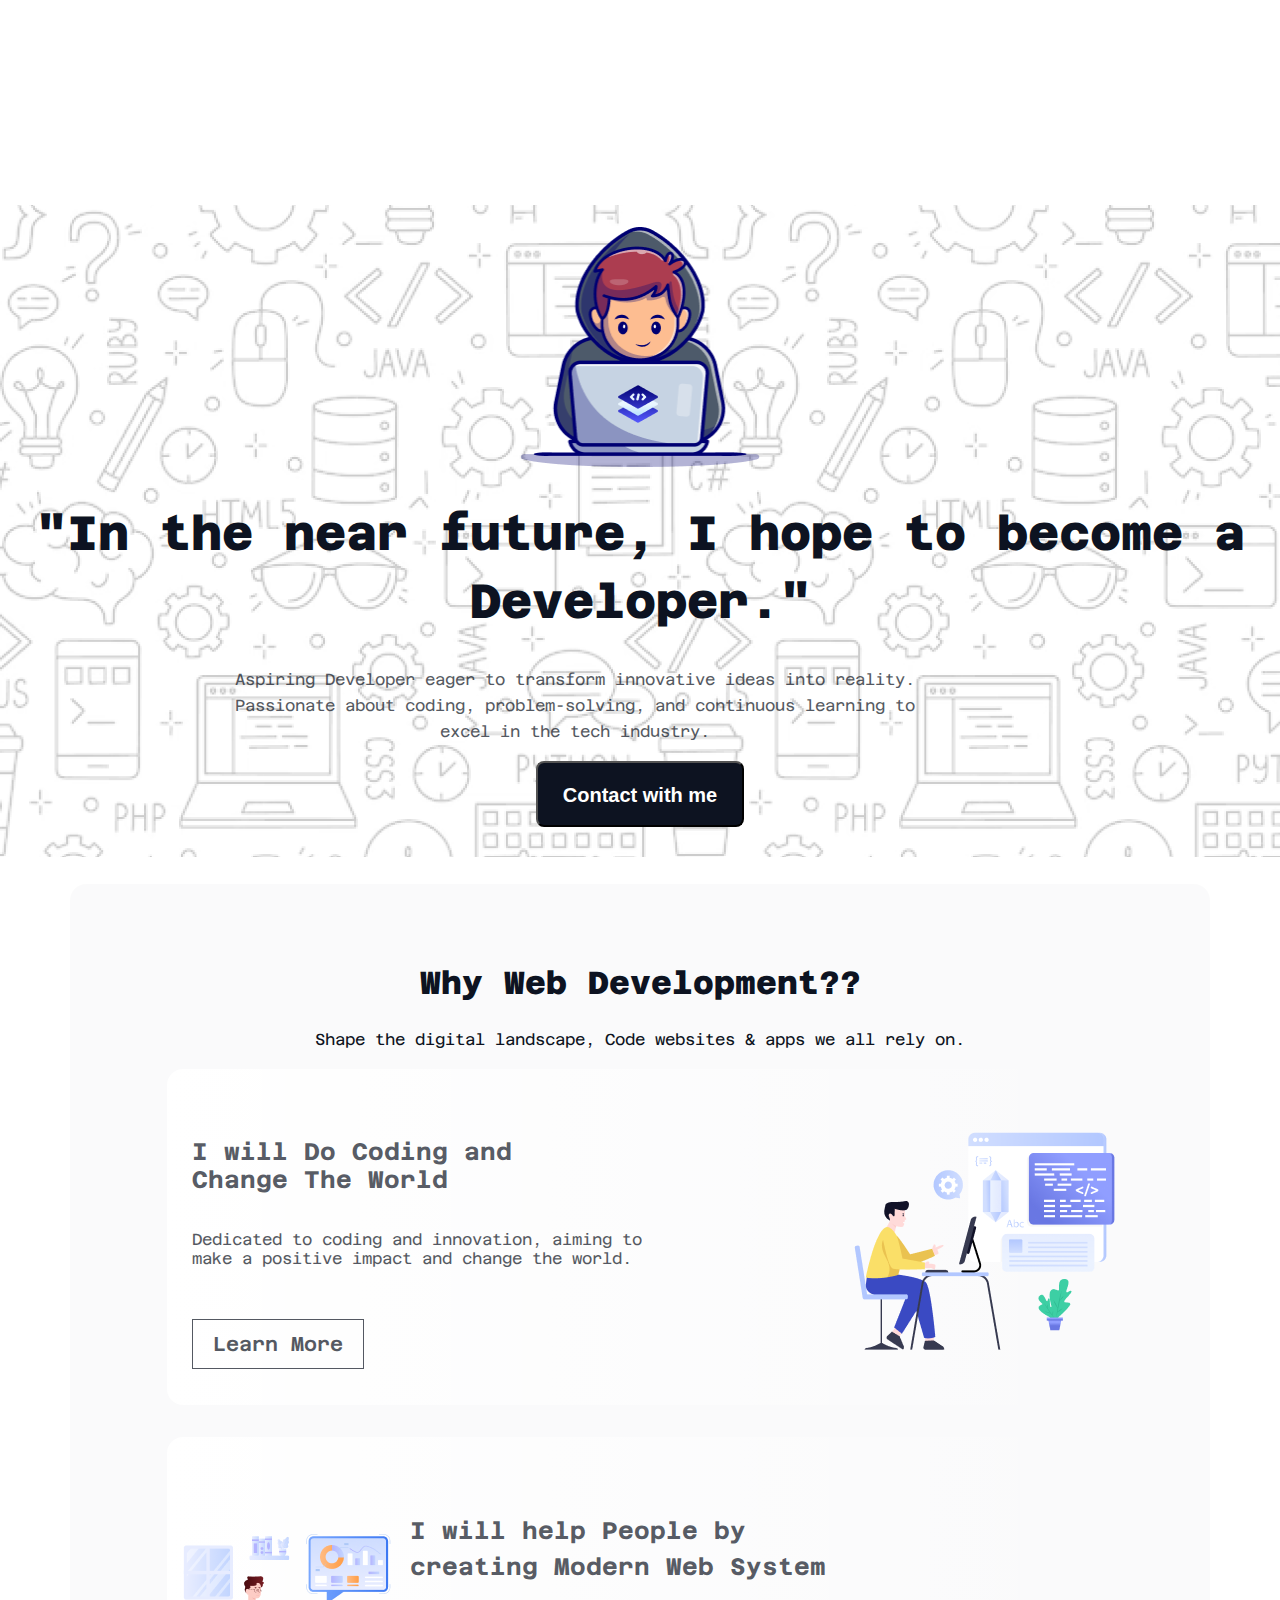
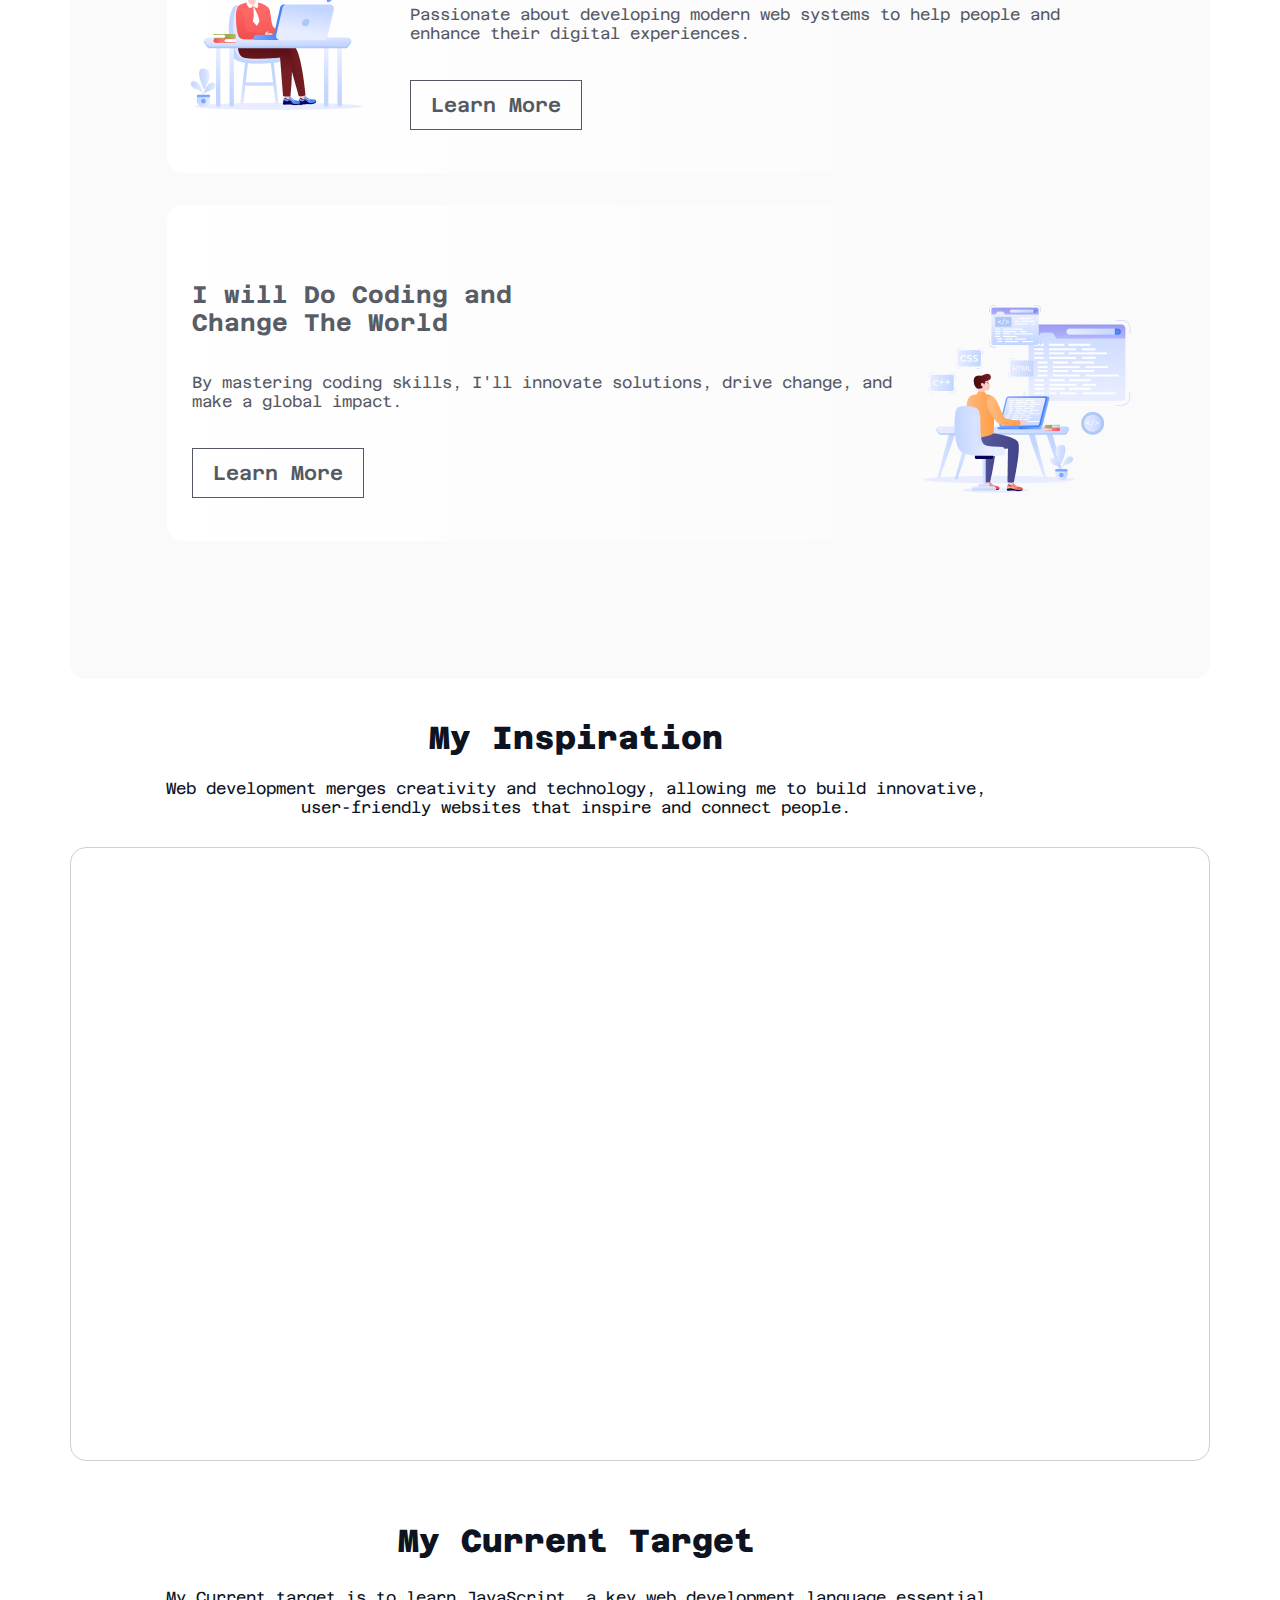
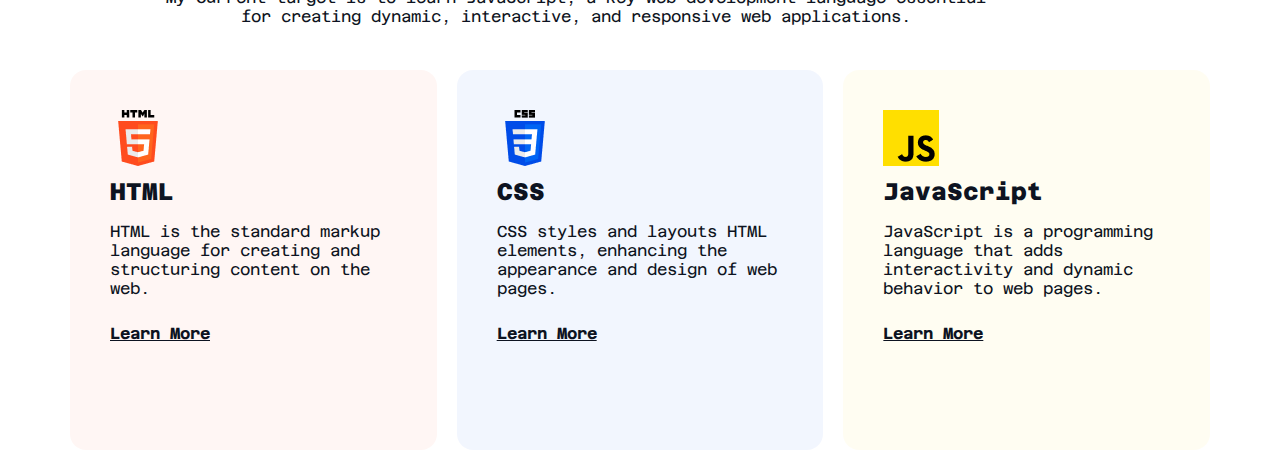
==== index.html @ fd9c8a9a "fix error" ====
<!DOCTYPE html>
<html lang="en">
<head>
    <meta charset="UTF-8">
    <meta name="viewport" content="width=device-width, initial-scale=1.0">
    <title>Document</title>
    <link rel="preconnect" href="https://fonts.googleapis.com">
<link rel="preconnect" href="https://fonts.gstatic.com" crossorigin>
<link href="https://fonts.googleapis.com/css2?family=Azeret+Mono:ital,wght@0,100..900;1,100..900&display=swap" rel="stylesheet">
    <link rel="stylesheet" href="assignment-style/style.css">
</head>
<body class="azeret-mono">
    <!-- Banner section start here -->

    <header class="baneer-conteiner">
    <div class="banner-content">
        <img class="profile-image" src="assets/Group.png" alt="profile-image">
        <h1 class="banner-title">"In the near future, I hope to become a Developer."</h1>
        <p class="banner-description">Aspiring Developer eager to transform innovative ideas into reality. Passionate about coding, problem-solving, and continuous learning to excel in the tech industry.</p>
        <button class="contact">Contact with me</button>
    </div>
    </header>
    <!-- banner section end here -->

    <main>
<!-- web-development section start here -->
<section class="web-conteiner">
    <h2 class="web-title">Why Web Development??</h2>
    <p class="web-description">Shape the digital landscape, Code websites & apps we all rely on.</p>
    <div class="coding-conteiner">
        <div class="coding-content">
            <h2 class="coding-title">I will Do Coding and Change The World</h2>
        <p class="coding-description">Dedicated to coding and innovation, aiming to make a positive impact and change the world.</p>
        <a href="html" class="coding-button">Learn More</a>
        </div>
        <div class="coding-image">
<img src="assets/Layer_1.png" alt="">
        </div>
    </div>
    <div class="system-conteiner">
        <div class="system-image">
            <img src="assets/Group 3.png" alt="">
        </div>
<div class="system-content">
    <h2 class="system-title">I will help People by creating Modern Web System</h2>
    <p class="system-description">Passionate about developing modern web systems to help people and enhance their digital experiences.</p>
    <a href="html" class="system-button">Learn More</a>
</div>
    </div>

    <div class="world-conteiner">
        <div class="world-content">
            <h2 class="world-title">I will Do Coding and Change The World</h2>
            <p class="world-description">By mastering coding skills, I'll innovate solutions, drive change, and make a global impact.</p>
            <a href="java" class="world-button">Learn More</a>
        </div>
        <div class="world-image">
            <img src="assets/Group 4.png" alt="">
        </div>
    </div>
</section>
<!-- web section end here -->

<!-- inspiration section start here -->
<section class="inspiration-conteiner">
<h1 class="inspiration-title">My Inspiration</h1>
<p class="inspiration-description">Web development merges creativity and technology, allowing me to build innovative, user-friendly websites that inspire and connect people.</p>
<div class=" inpiration-video video-border">
    <iframe class="inspiration-video" width="560" height="315" src="https://www.youtube.com/embed/DGHn2uOAVCE?si=invNPDIv1mdp9hVP" title="YouTube video player" frameborder="0" allow="accelerometer; autoplay; clipboard-write; encrypted-media; gyroscope; picture-in-picture; web-share" referrerpolicy="strict-origin-when-cross-origin" allowfullscreen></iframe>
</div>
</section>
<!-- inapiration section end here -->

<!-- target section start here -->
<section class="target-conteiner">
    <h2 class="target-title">My Current Target</h2>
    <p class="target-description">My Current target is to learn JavaScript, a key web development language essential for creating dynamic, interactive, and responsive web applications.</p>
<div class="card-conteiner">
<div class="html-one">
    <img src="assets/html.png" alt="">
<h2 class="card-title">HTML</h2>
<p class="card-description">HTML is the standard markup language for creating and structuring content on the web.</p>
<a class="card-button" href="htmllll">Learn More</a>
</div>


<div class="css-two">
    <img src="assets/css.png" alt="">
    <h2 class="card-title">CSS</h2>
    <p class="card-description">CSS styles and layouts HTML elements, enhancing the appearance and design of web pages.</p>
    <a class="card-button" href="cssss">Learn More</a>
</div>

<div class="java-three">
<img src="assets/js.png" alt="">
<h2 class="card-title">JavaScript</h2>
<p class="card-description">JavaScript is a programming language that adds interactivity and dynamic behavior to web pages.</p>
<a class="card-button" href="java">Learn More</a>
</div>
</div>
</section>
<!-- target section end here -->

    </main>
    
    <footer>
        
    </footer>
</body>
</html>
---- assignment-style/style.css ----
.azeret-mono {
    font-family: "Azeret Mono", monospace;
    font-optical-sizing: auto;
    font-weight: <weight>;
    font-style: normal;
  }

body{
    margin: 0 auto;
    
}

/*Banner section style start here */

  .baneer-conteiner{
    background-image: url(../assets/Hero-bg.png);
    background-repeat: no-repeat;
    background-size: cover;
    max-width: 1448px;
    height: 652px;
    margin-top: 205px;
  }

  .banner-content{
    display: flex;
    flex-direction: column;
    align-items: center;
    text-align: center;
    margin-top: 22px;
    
  }

  .profile-image{
width: 240.28px;
height: 240px;
margin-top: 22px;
  }

  .banner-title{
color: rgb(13, 19, 33);
font-size: 48px;
font-weight: 800;
line-height: 68px;
letter-spacing: 0%;
text-align: center;
  }

  .banner-description{
color: rgb(13, 19, 33);
font-size: 16px;
font-weight: 400;
line-height: 26px;
letter-spacing: 0%;
text-align: center;
opacity: 0.7;
margin-left: 232px;
margin-right: 363px;
margin-top: 0%;s
  }

  .contact{
width: 208px;
height: 66px;
font-size: 20px;
font-weight: 600;
line-height: 23px;
letter-spacing: 0%;
text-align: center;
color: white;
border-radius: 8px;
background: rgb(13, 19, 33);
padding: 21px 24px 21px 24px;
  }
  /* banner section style end here */

  /* web development section style start here */
.web-conteiner{
width: 1140px;
height: 1395px;
margin: 0 auto;
border: 2px color (red);
border-radius: 16px;
background: rgba(13, 19, 33, 0.02);
}

.web-title{
color: rgb(13, 19, 33);
font-size: 32px;
font-weight: 800;
line-height: 37px;
letter-spacing: 0%;
text-align: center;
padding-top: 80px;
}

.web-description{
  color: rgb(13, 19, 33);
  font-size: 16px;
  font-weight: 400;
  line-height: 26px;
  letter-spacing: 0%;
  text-align: center;
}

.coding-conteiner{
width: 946px;
height: 336px;
margin: 0 auto;
border-radius: 16px;
background: linear-gradient(90.00deg, rgb(255, 255, 255),rgba(255, 255, 255, 0) 100%);
display: flex;
justify-content: space-between;
align-items: center;
}

.coding-content{
  margin-left: 25px;
}

.coding-title{
width: 390px;
height: 72px;
color: rgba(13, 19, 33, 0.7);
font-size: 24px;
font-weight: 700;
text-align: left;
}

.coding-description{
width: 468px;
height: 52px;
color: rgb(13, 19, 33);
font-size: 16px;
font-weight: 400;
text-align: left;
margin-bottom: 50px;
 opacity: 0.7;

}

.coding-button{
text-decoration: none;
width: 110px;
height: 24px;
color: rgb(13, 19, 33);
font-size: 20px;
font-weight: 600;
text-align: center;
padding: 12px 20px 12px 20px;
box-sizing: border-box;
border: 1px solid rgb(13, 19, 33);
opacity: 0.7;
}

.coding-image{
width: 259.56px;
height: 217.01px;
}

.system-conteiner{
width: 946px;
height: 336px;
margin: 0 auto;
margin-top: 32px;

border-radius: 16px;
background: linear-gradient(90.00deg, rgb(255, 255, 255),rgba(255, 255, 255, 0) 100%);
display: flex;
justify-content: space-around;
align-items: center;
}

.system-content{
  margin-left: 20px;
}

.system-title{
width: 477px;
height: 72px;
color: rgba(13, 19, 33, 0.7);
font-size: 24px;
font-weight: 700;
line-height: 36px;
letter-spacing: 0%;
text-align: left;
}

.system-description{
margin: 16px 0px;
color: rgb(13, 19, 33);
font-size: 16px;
font-weight: 400;
text-align: left;
opacity: 0.7;
margin-bottom: 50px;
}

.system-button{
text-decoration: none;
width: 110px;
height: 24px;
color: rgb(13, 19, 33);
font-size: 20px;
font-weight: 600;
text-align: center;
padding: 12px 20px 12px 20px;
box-sizing: border-box;
border: 1px solid rgb(13, 19, 33);
opacity: 0.7;
}

.system-image{
width: 223.2px;
height: 208.85px;
}

.world-conteiner{
width: 946px;
height: 336px;
margin: 0 auto;
margin-top: 32px;
border-radius: 16px;
background: linear-gradient(90.00deg, rgb(255, 255, 255),rgba(255, 255, 255, 0) 100%);
display: flex;
justify-content: space-between;
align-items: center;
}

.world-content{
  margin-left: 25px;
}

.world-title{
  width: 390px;
  height: 72px;
  color: rgba(13, 19, 33, 0.7);
  font-size: 24px;
  font-weight: 700;
  text-align: left;
}

.world-description{
  color: rgb(13, 19, 33);
font-size: 16px;
font-weight: 400;
text-align: left;
margin-bottom: 50px;
opacity: 0.7;
}

.world-button{
text-decoration: none;
width: 110px;
height: 24px;
color: rgb(13, 19, 33);
font-size: 20px;
font-weight: 600;
text-align: center;
padding: 12px 20px 12px 20px;
box-sizing: border-box;
border: 1px solid rgb(13, 19, 33);
opacity: 0.7;
}

.world-image{
width: 206.4px;
height: 187.32px;
}
/* web development section style end here */


/* inpiration section style strat here */
.inspiration-conteiner{
width: 1140px;
height: 777px;
margin: 0 auto;
border-radius: 16px;
background: url(Jhankar);
}

.inspiration-title{
width: 852px;
height: 39px;
color: rgb(13, 19, 33);
font-size: 32px;
font-weight: 800;
text-align: center;
margin-top: 40px;
margin-left: 80px;
}

.inspiration-description{
width: 852px;
height: 52px;
color: rgb(13, 19, 33);
font-size: 16px;
font-weight: 400;
text-align: center;
margin-left: 80px;
}

.inspiration-video{
  width: 1076px;
  height: 550px;
border-radius: 16px;
margin-top: 30px;
margin-left: 30px;

}

.video-border{
width: 1140px;
height: 614px;
box-sizing: border-box;
border: 1px solid rgba(13, 19, 33, 0.2);
border-radius: 16px;
}
/* inapiration section style end here */



/* target section style start here */
.target-conteiner{
width: 1140px;
height: 463px;
margin: 0 auto;
}

.card-conteiner{
  display: flex;
  justify-content: space-around;
  align-items: center;
  gap: 20px;
}

.target-title{
width: 852px;
height: 39px;
margin-left: 80px;
color: rgb(13, 19, 33);
font-size: 32px;
font-weight: 800;
text-align: center;
}

.target-description{
width: 852px;
height: 52px;
margin-left: 80px;
margin-bottom: 30px;
color: rgb(13, 19, 33);
font-size: 16px;
font-weight: 400;
text-align: center;
}

.html-one{
width: 364px;
height: 300px;
padding: 40px;
border-radius: 16px;
background: rgba(255, 76, 30, 0.05);
}

.css-two{
width: 364px;
height: 300px;
padding: 40px;
border-radius: 16px;
background: rgba(0, 76, 232, 0.05);
}

.java-three{
width: 364px;
height: 300px;
padding: 40px;
border-radius: 16px;
background: rgba(255, 223, 0, 0.05);
}

/* target section style end here */

/* shared style */

.card-title{
width: 284px;
height: 36px;
margin: 8px 0px;
color: rgb(13, 19, 33);
font-size: 24px;
font-weight: 800;
text-align: left;
}

.card-description{
width: 284px;
height: 52px;
margin: 8px 0px;
margin-bottom: 50px;
color: rgb(13, 19, 33);
font-size: 16px;
font-weight: 400;
text-align: left;
}

.card-button{
width: 284px;
height: 20px;
color: rgb(13, 19, 33);
font-size: 16px;
font-weight: 700;
text-align: left;
text-decoration-line: underline;
}

/* shared style end here */
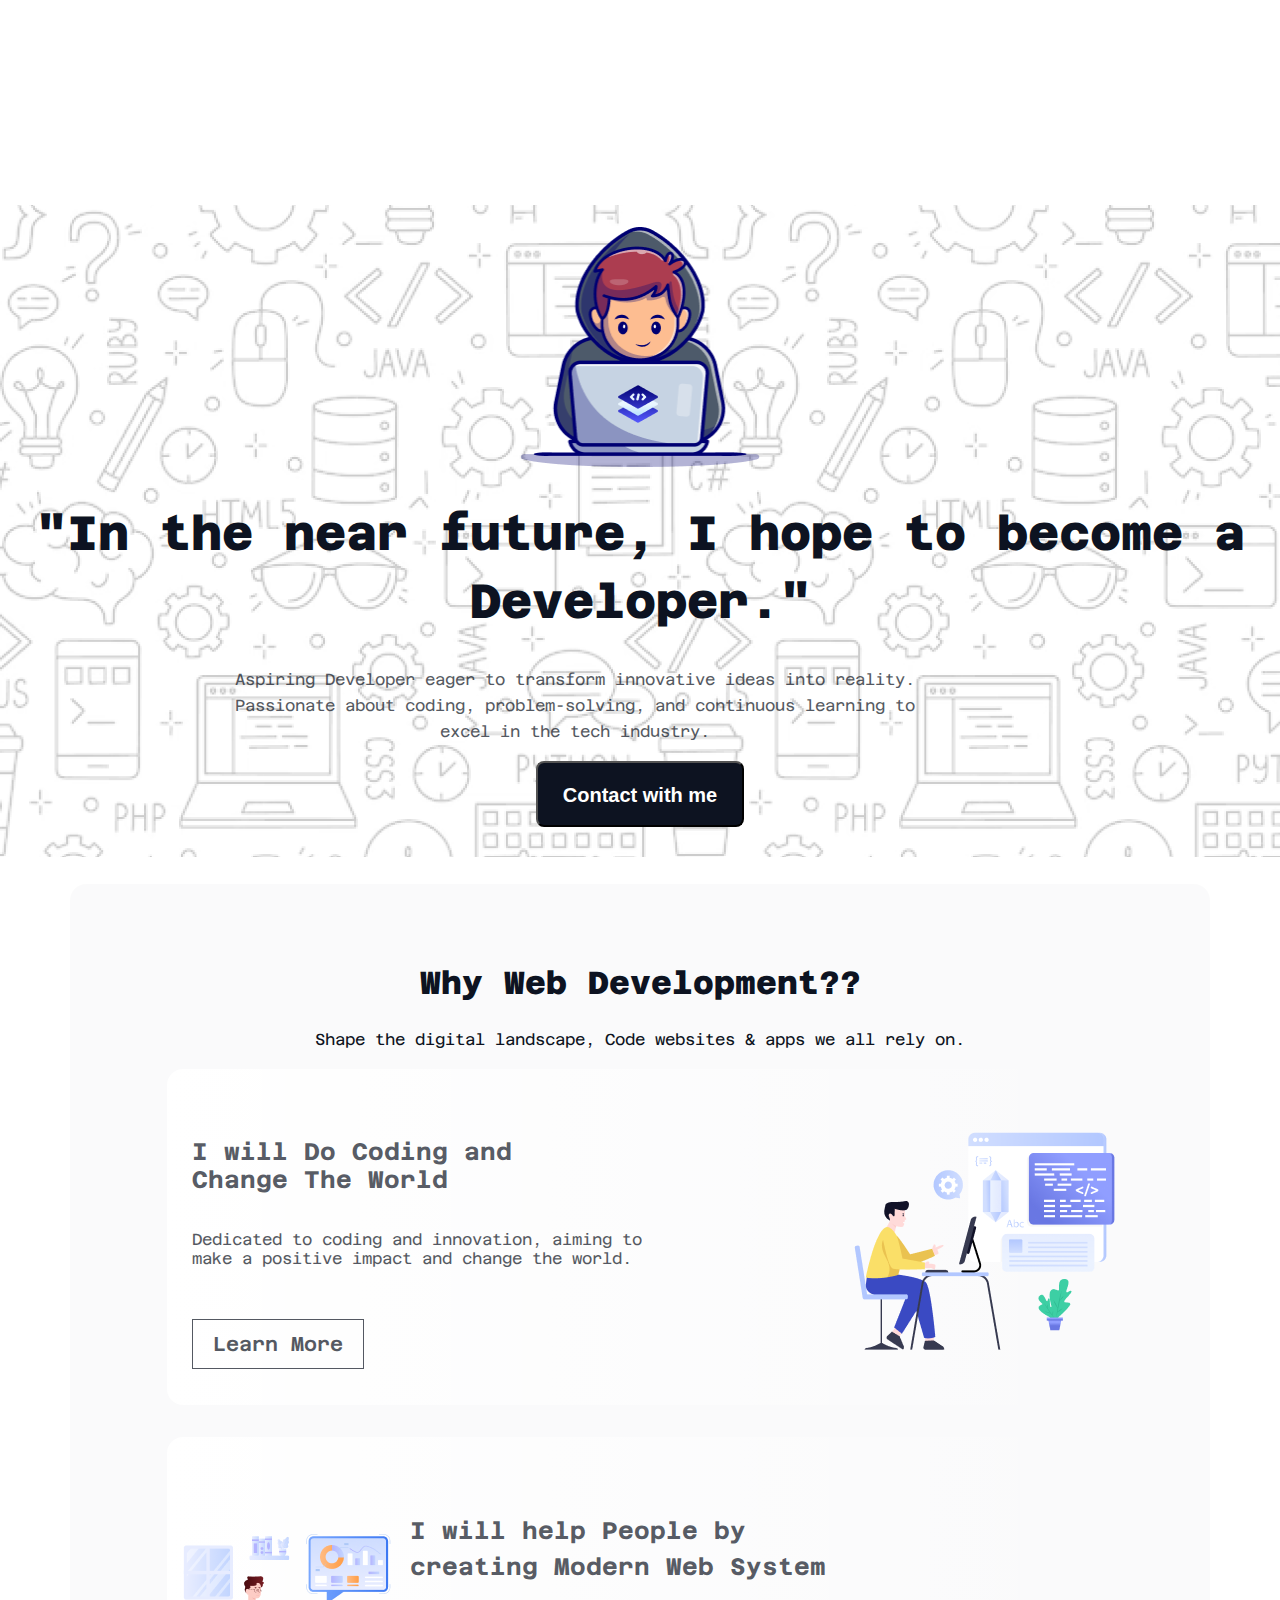
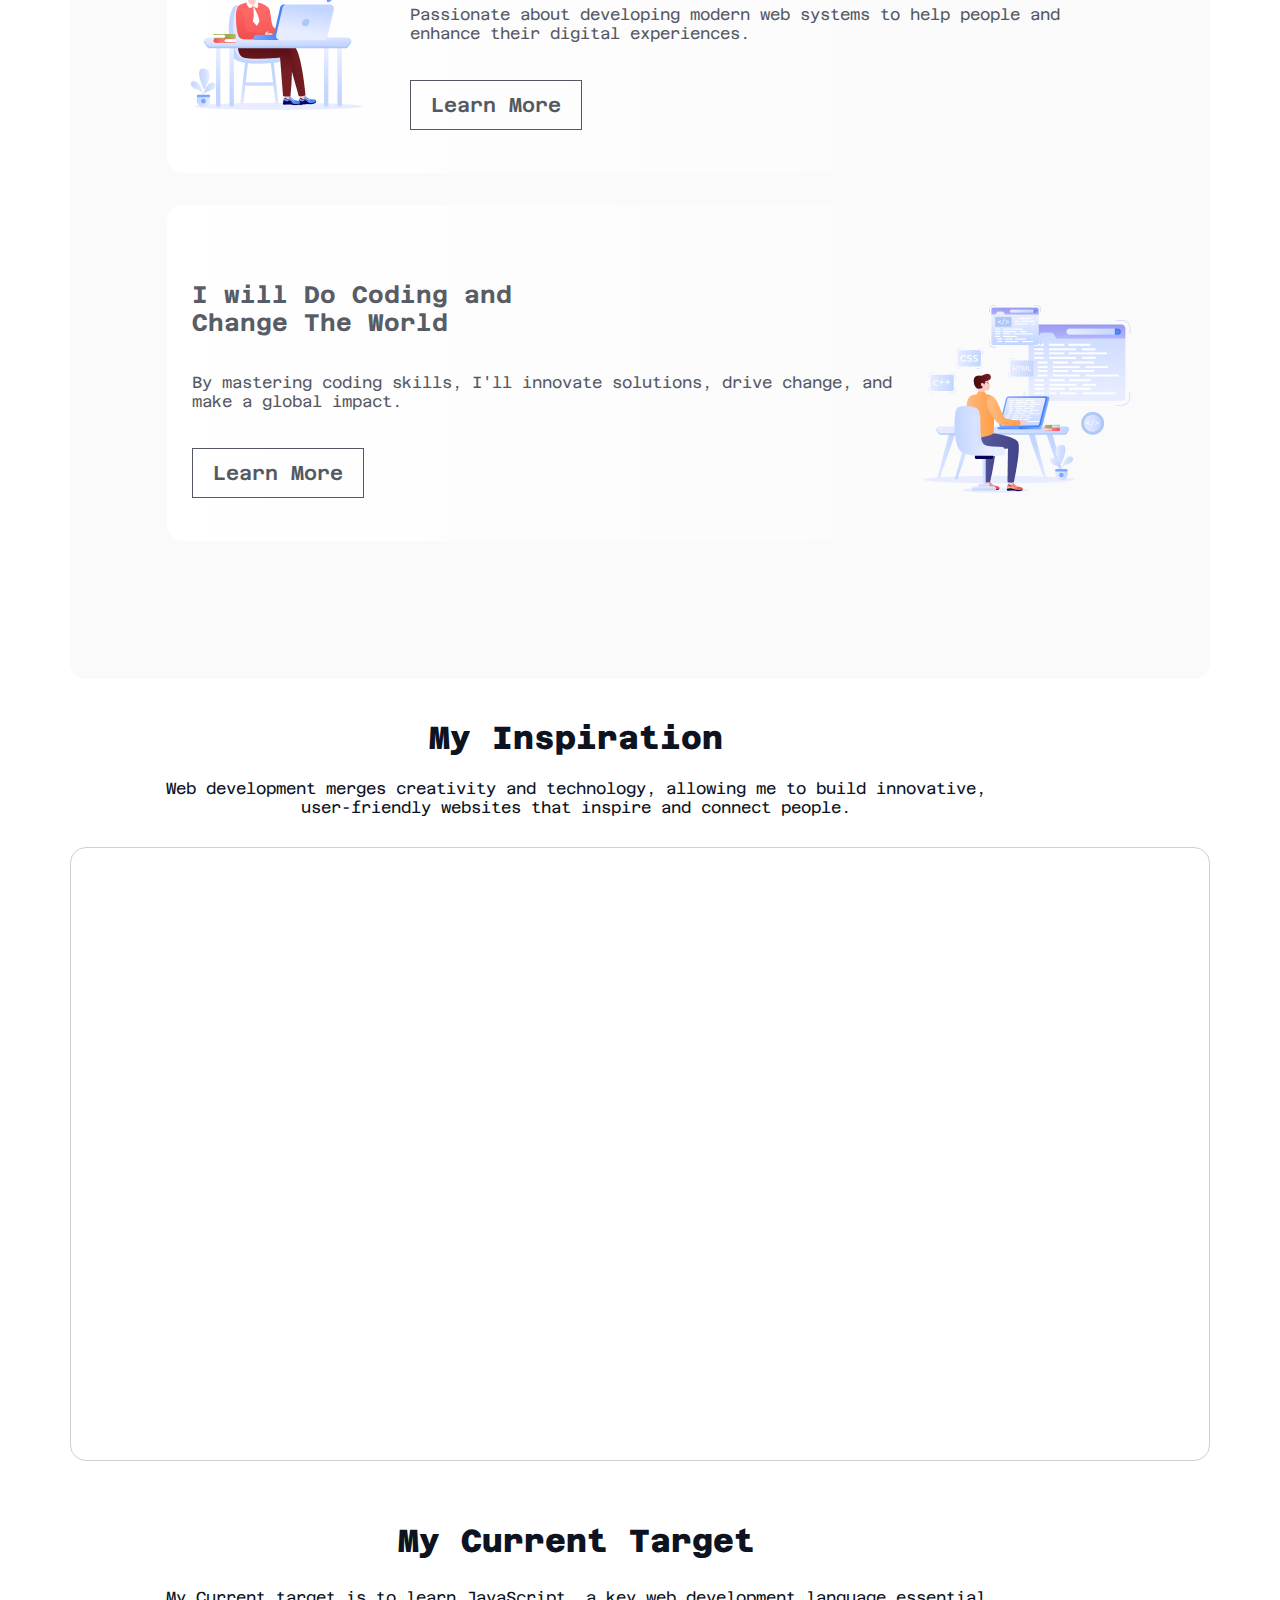
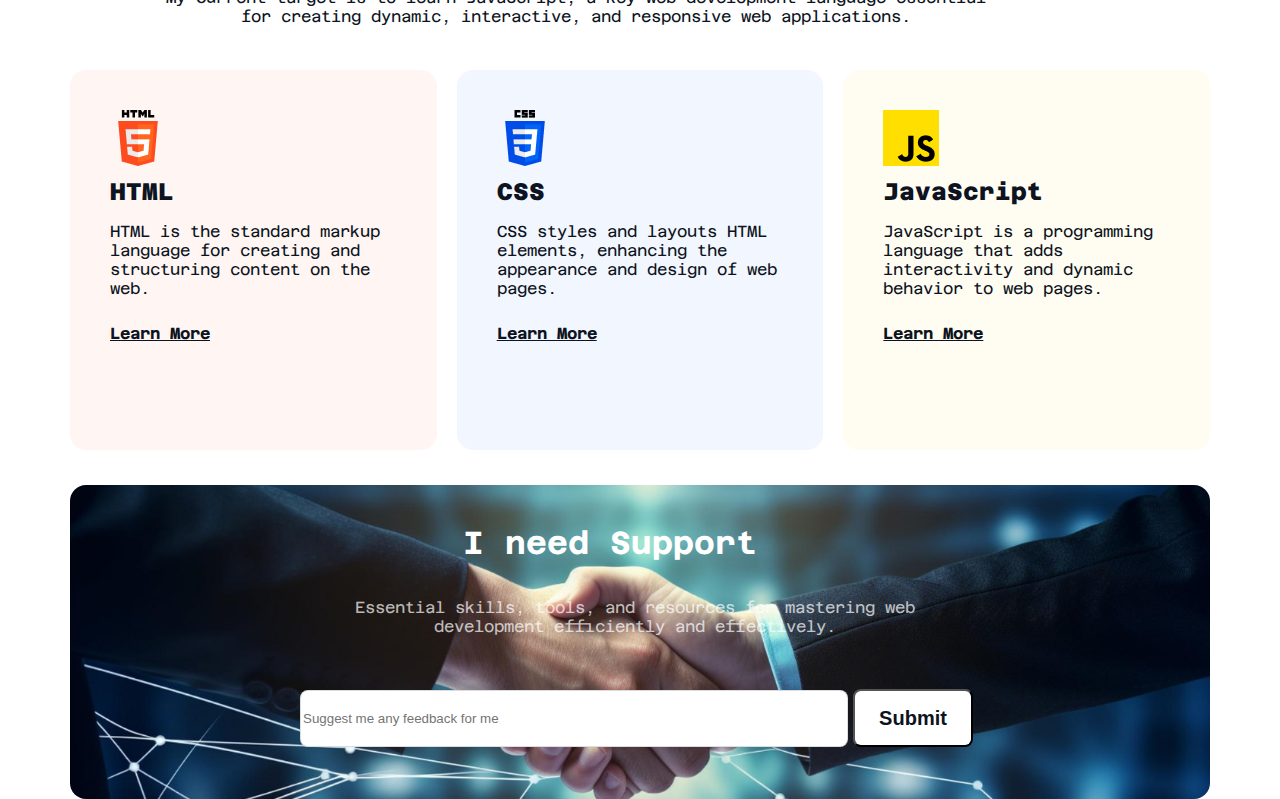
==== commit 03485f24: "added support section" ====
--- a/index.html
+++ b/index.html
@@ -101,6 +101,19 @@
 </section>
 <!-- target section end here -->
 
+<!-- support section start here -->
+ <section class="support-conteiner">
+    <div class="support-content">
+        <h1 class="support-title">I need Support</h1>
+        <p class="support-description">Essential skills, tools, and resources for mastering web development efficiently and effectively.</p>
+    </div>
+    <div class="support-btn-conteiner">
+        <input class="feedback-btn" type="text" placeholder="Suggest me any feedback for me">
+        <input class="submit-btn" type="submit" value="Submit">
+    </div>
+
+ </section>
+
     </main>
     
     <footer>
--- a/assignment-style/style.css
+++ b/assignment-style/style.css
@@ -412,6 +412,82 @@
 text-align: left;
 text-decoration-line: underline;
 }
-
 /* shared style end here */
 
+/* support section style start here */
+
+.support-conteiner{
+background-image: url(../assets/handshake.jpg);
+background-repeat: no-repeat;
+background-size: cover;
+background-position: center;
+margin: 0 auto;
+margin-top: 100px;
+width: 1140px;
+height: 314px;
+border-radius: 16px;
+background: rgba(0, 0, 0, 0.2),rgba(0, 0, 0, 0.2),rgba(0, 0, 0, 0.2),url(Email);
+}
+
+.support-content{
+width: 730px;
+height: 104px;
+display: flex;
+flex-direction: column;
+justify-content: center;
+align-items: center;
+}
+
+.support-title{
+width: 350px;
+height: 36px;
+margin-left: 100px;
+color: rgb(255, 255, 255);
+font-size: 32px;
+font-weight: 700;
+text-align: center;
+padding-left: 250px;
+padding-top: 80px;
+}
+
+.support-description{
+width: 606px;
+height: 52px;
+margin-left: 400px;
+color: rgb(255, 255, 255);
+font-size: 16px;
+font-weight: 400;
+text-align: center;
+opacity: 0.7;
+}
+
+.support-btn-conteiner{
+display: flex;
+align-items: center;
+padding-top: 100px;
+padding-left: 230px;
+gap: 5px;
+
+}
+
+.feedback-btn{
+width: 548px;
+height: 57px;
+box-sizing: border-box;
+border: 1px solid rgba(13, 19, 33, 0.15);
+border-radius: 8px;
+background: rgb(255, 255, 255)
+}
+.submit-btn{
+width: 120px;
+height: 58px;
+border-radius: 8px;
+background: rgb(255, 255, 255);
+color: rgb(13, 19, 33);
+font-size: 20px;
+font-weight: 600;
+text-align: center;
+}
+
+
+
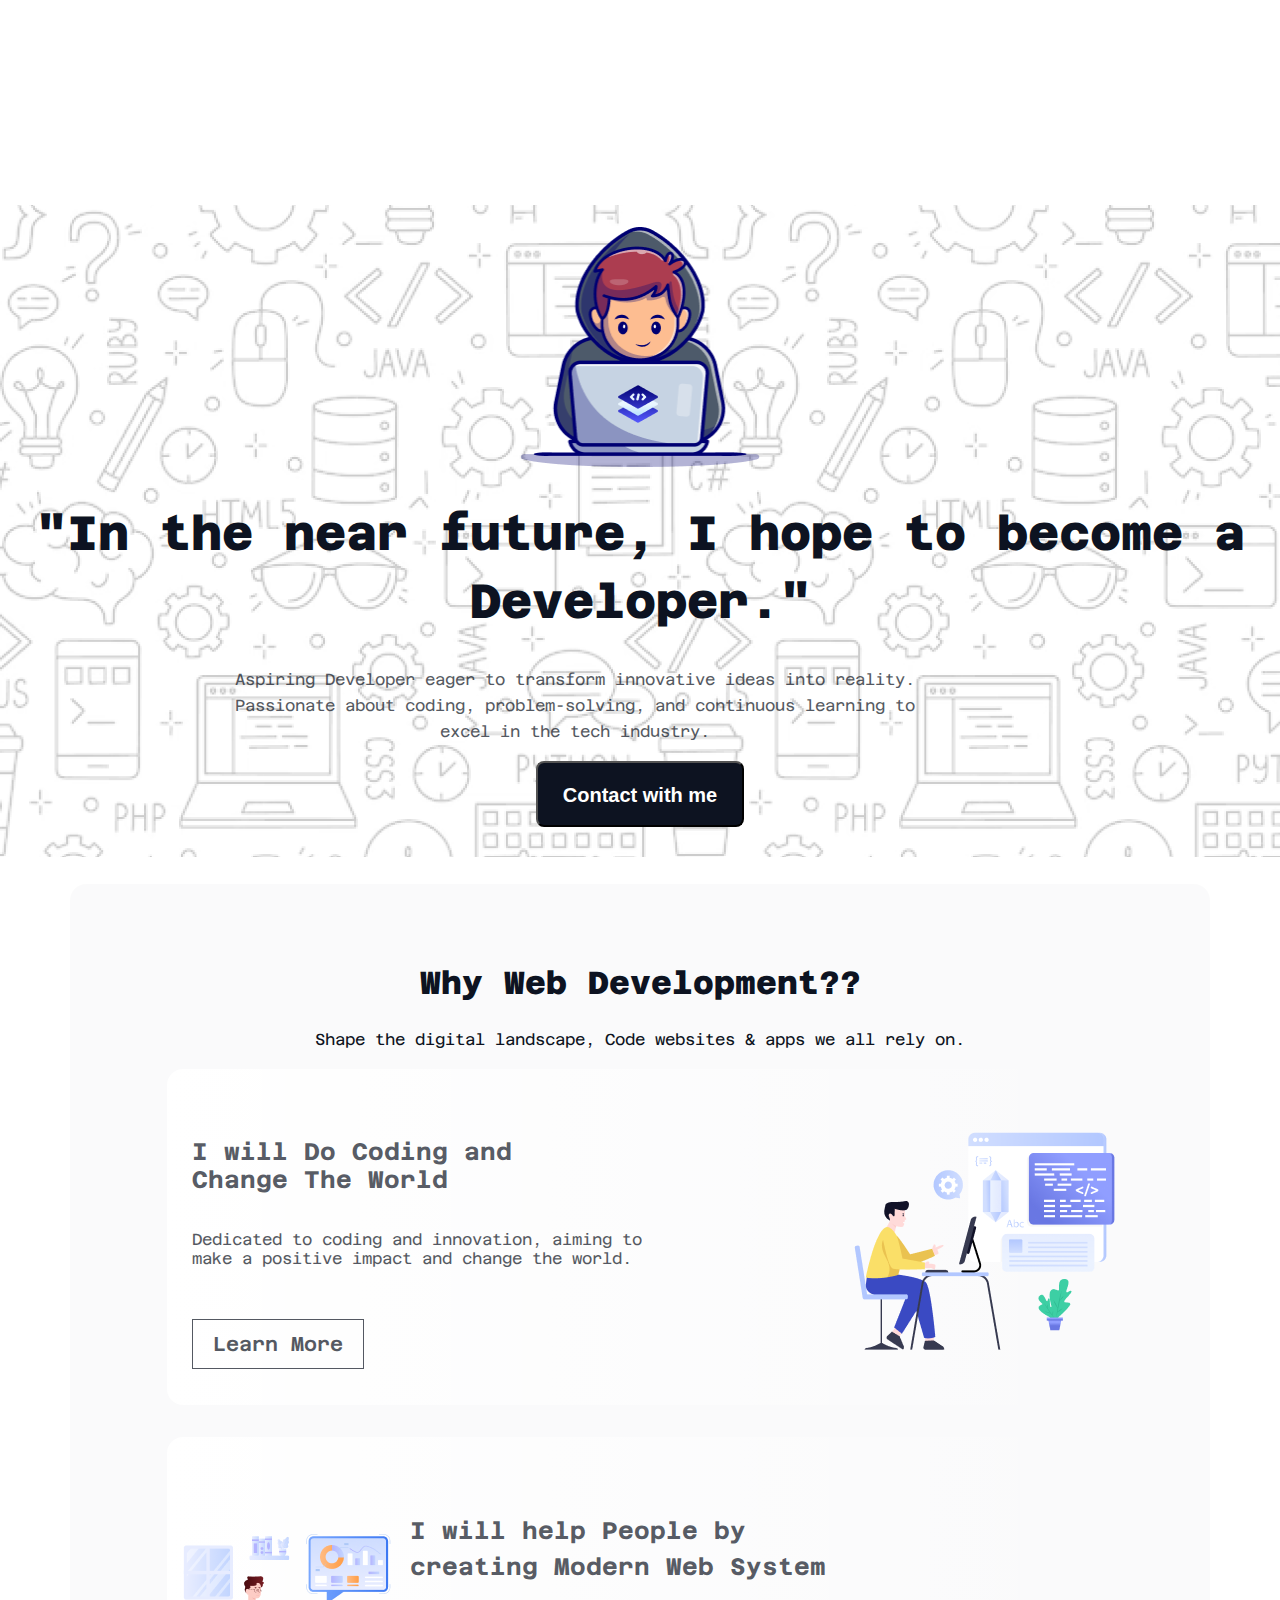
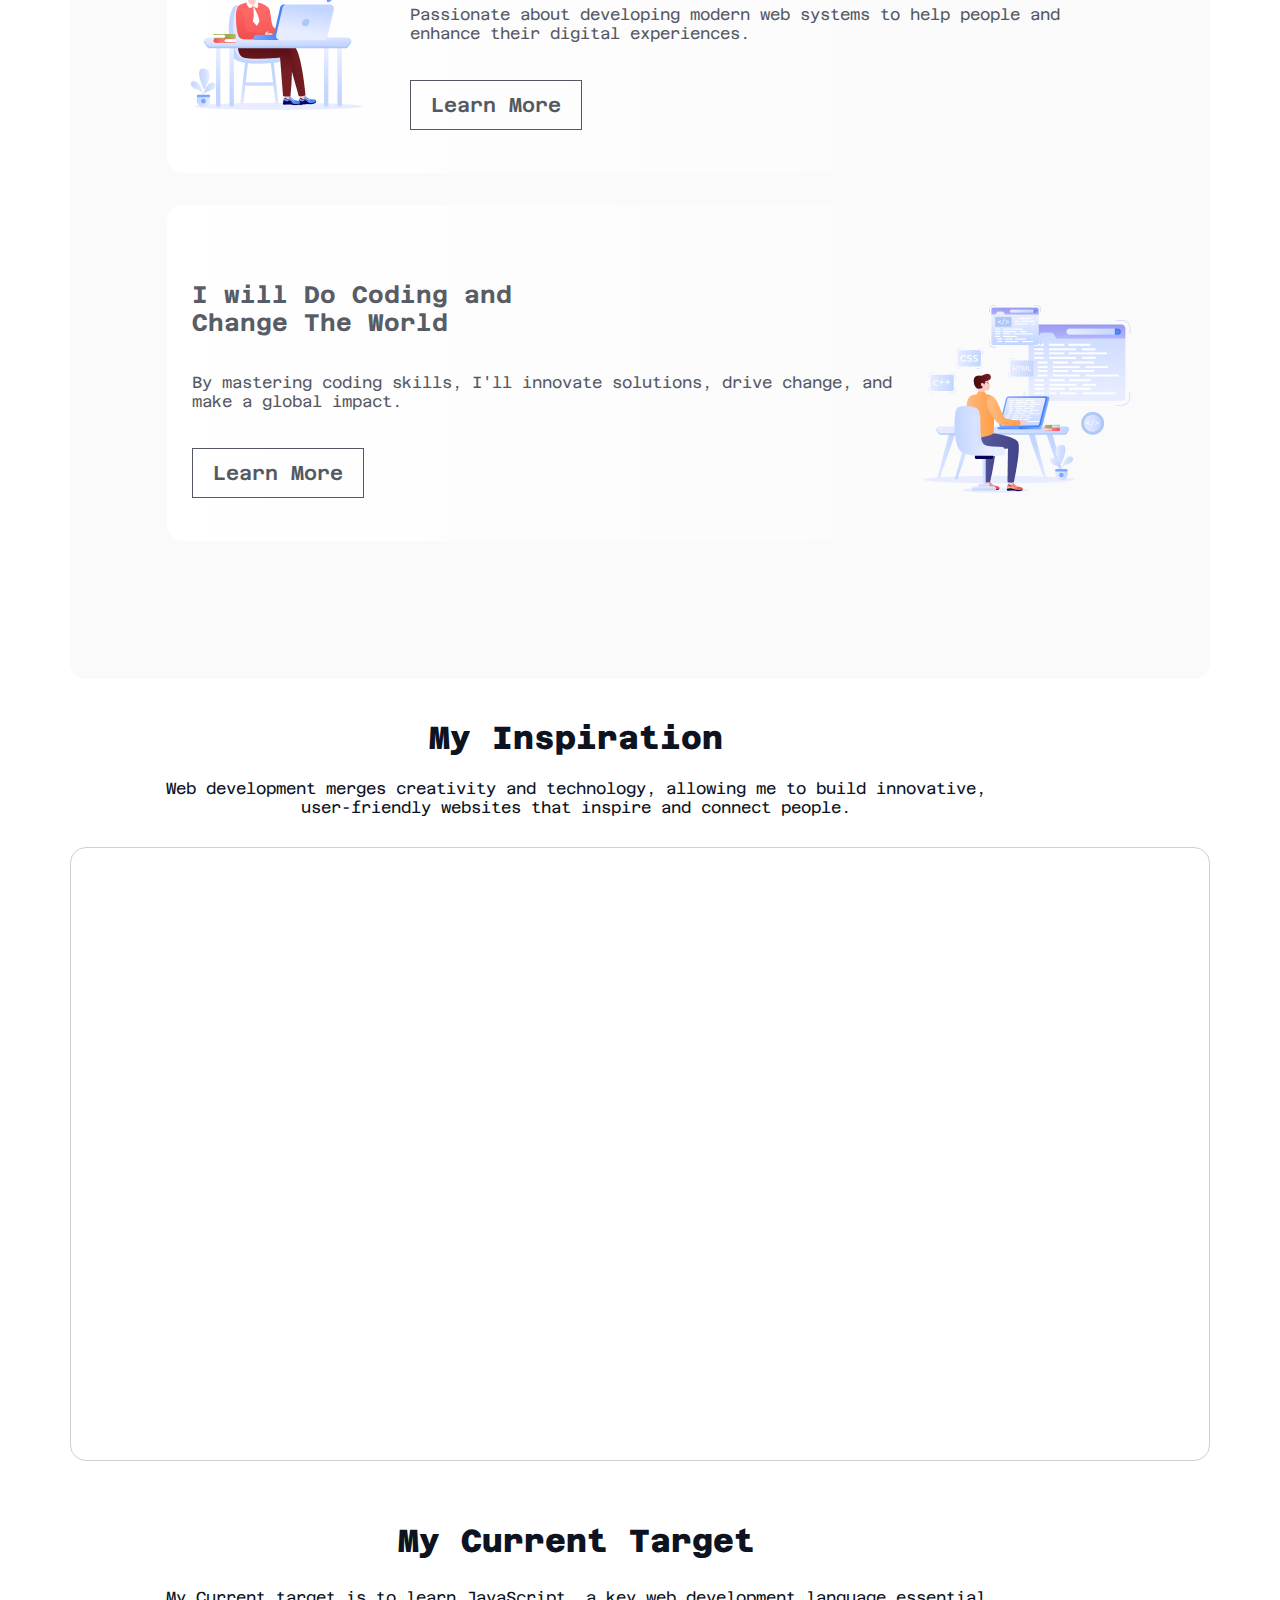
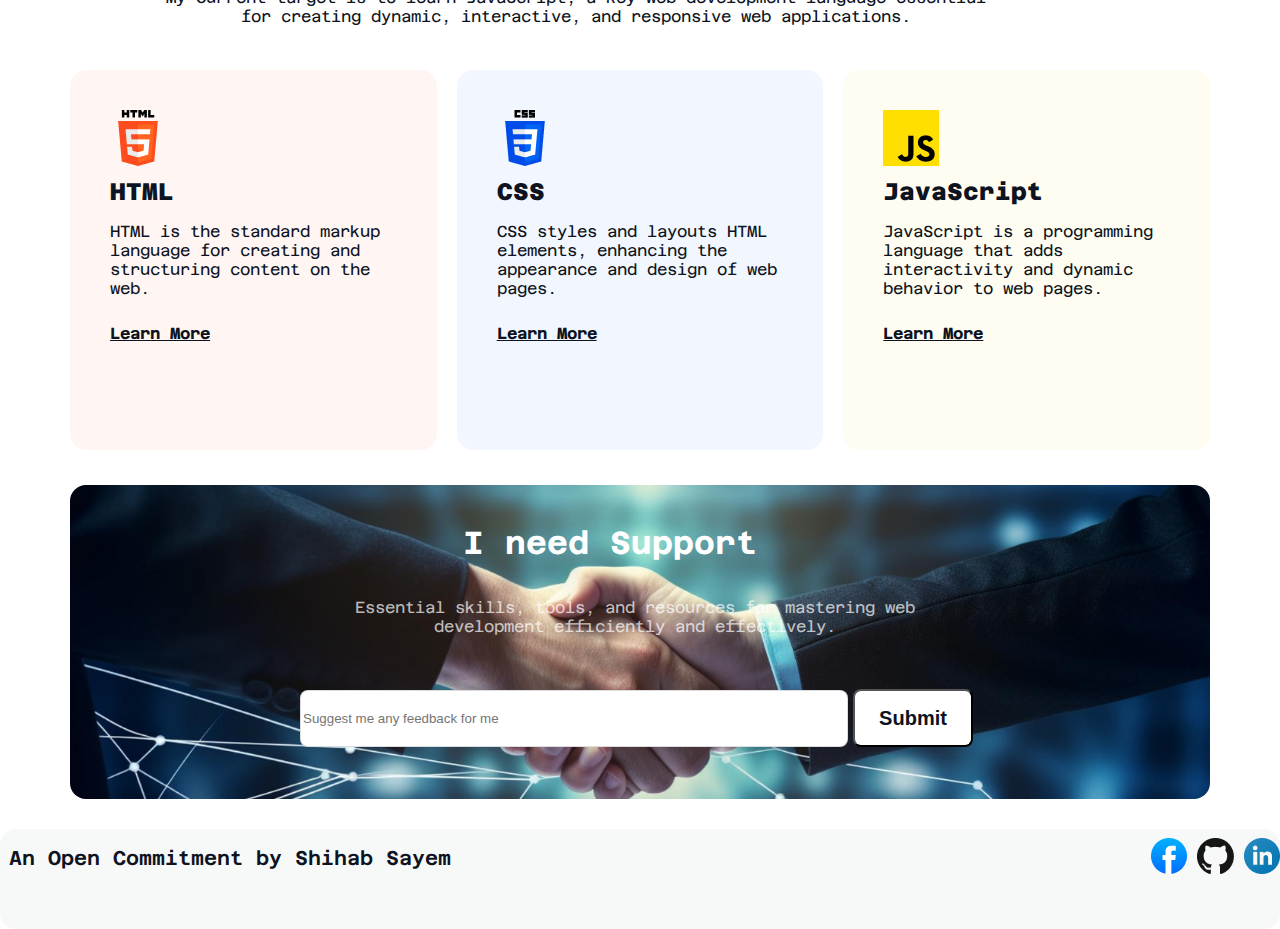
==== commit 4a0b8e1c: "added footer section" ====
--- a/index.html
+++ b/index.html
@@ -111,13 +111,25 @@
         <input class="feedback-btn" type="text" placeholder="Suggest me any feedback for me">
         <input class="submit-btn" type="submit" value="Submit">
     </div>
-
  </section>
+ <!-- support section end here -->
 
     </main>
     
-    <footer>
-        
+    <footer class="social-icon-conteiner">
+            
+<div class="social-sub-conteiner">
+    <div>
+        <h2 class="social-title">An Open Commitment by Shihab Sayem</h2>
+    </div>
+
+<div>
+    <a href="https://web.facebook.com/?_rdc=1&_rdr"><img src="assets/facebook.png" alt=""></a>
+    <a href="https://github.com/"><img src="assets/github.png" alt=""></a>
+    <a href="https://bd.linkedin.com/"><img src="assets/linkedin-icon 1.png" alt=""></a>
+</div>
+
+</div>
     </footer>
 </body>
 </html>--- a/assignment-style/style.css
+++ b/assignment-style/style.css
@@ -489,5 +489,33 @@
 text-align: center;
 }
 
-
-
+/* support section style end here */
+
+/* footer section style start here */
+
+.social-icon-conteiner{
+max-width: 1448px;
+height: 100px;
+margin: 0 auto;
+border-radius: 16px;
+background: rgba(13, 19, 33, 0.03);
+border-radius: 16px;
+background: rgba(13, 19, 33, 0.03);
+}
+
+.social-sub-conteiner{
+  display: flex;
+  justify-content: space-between;
+  align-items: center;
+  margin-top: 30px;
+}
+
+.social-title{
+width: 460px;
+height: 24px;
+color: rgb(13, 19, 33);
+font-size: 20px;
+font-weight: 600;
+text-align: center;
+}
+
